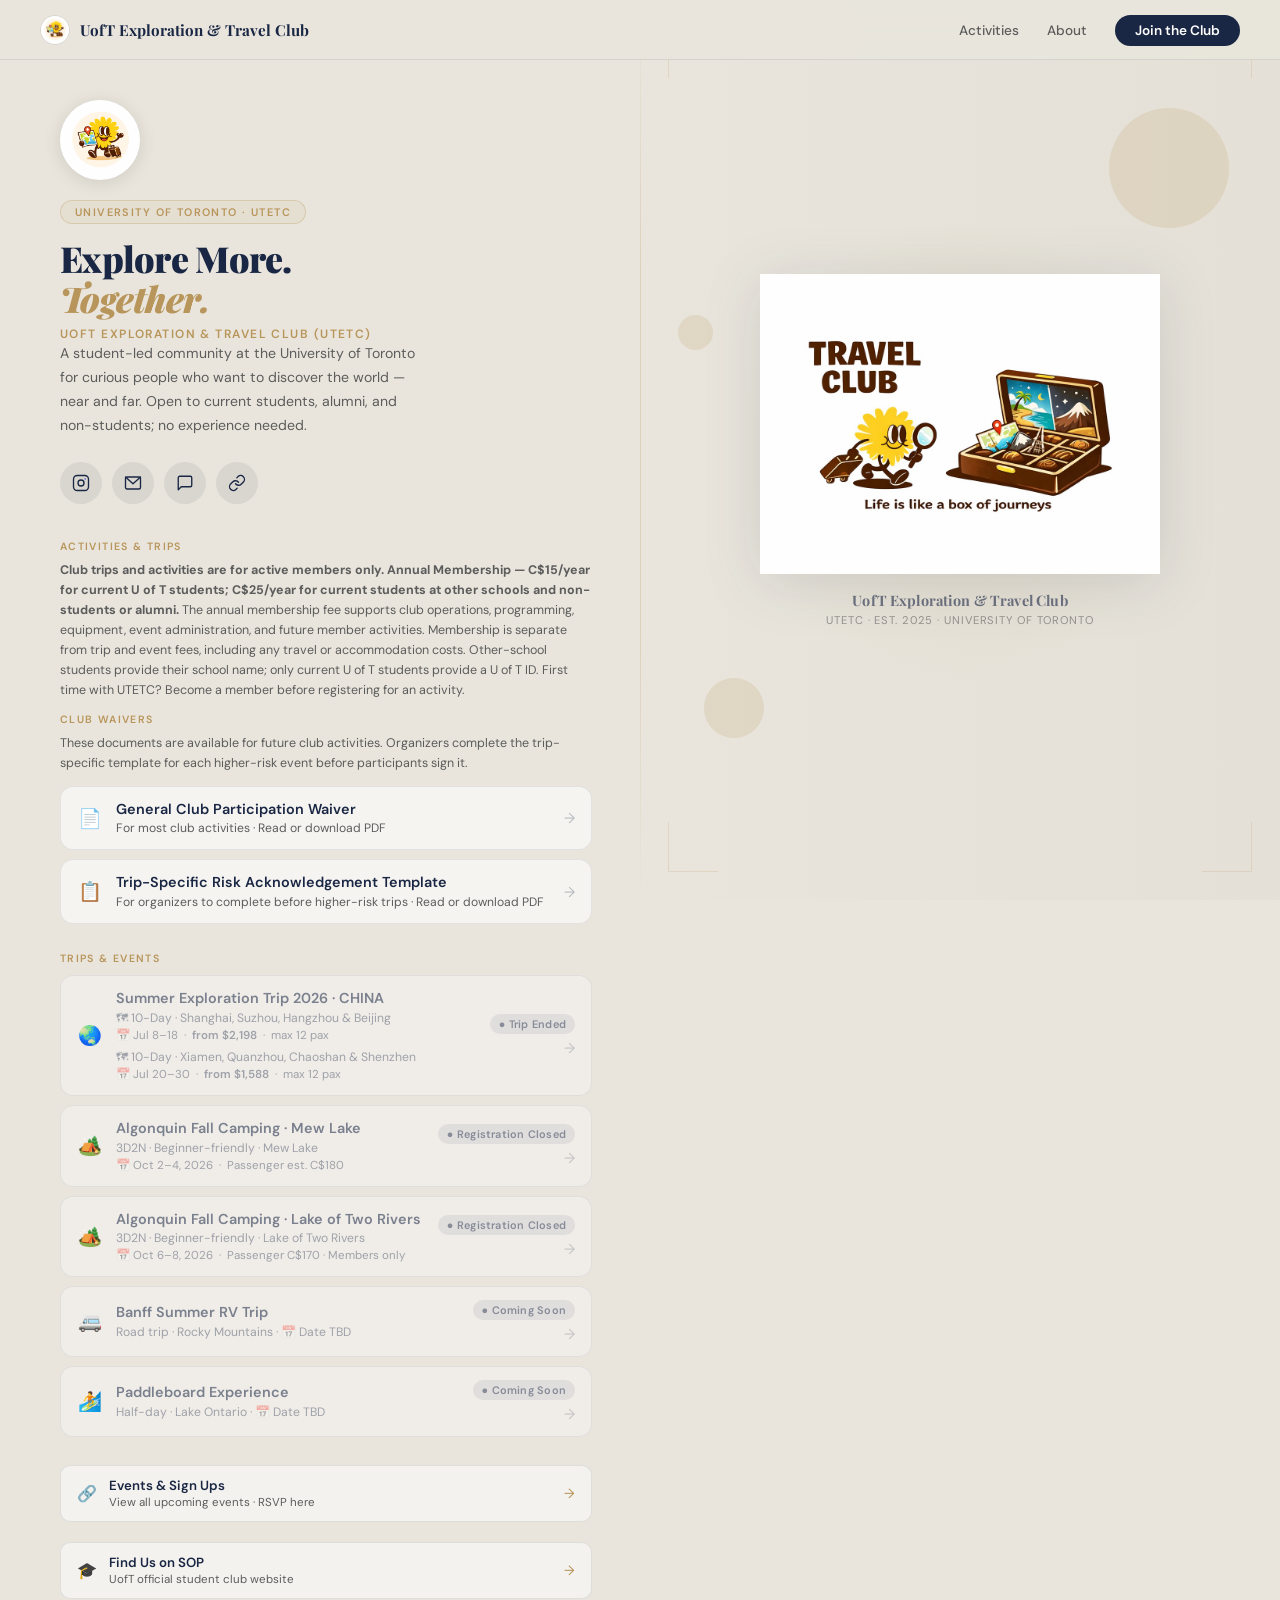
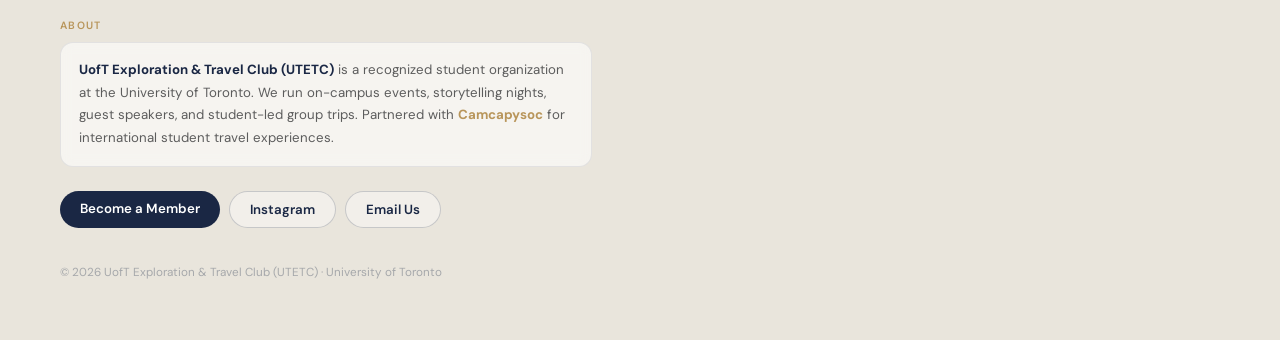
==== index.html @ c6012c95 "Clarify annual membership fees across club pages" ====
<!DOCTYPE html>
<html lang="en">
<head>
  <meta charset="UTF-8" />
  <meta name="viewport" content="width=device-width, initial-scale=1.0" />
  <title>UTETC — UofT Exploration & Travel Club</title>
  <link rel="preconnect" href="https://fonts.googleapis.com" />
  <link href="https://fonts.googleapis.com/css2?family=Playfair+Display:ital,wght@0,700;0,900;1,700&family=DM+Sans:wght@0,300;0,400;0,500;0,600&display=swap" rel="stylesheet" />
  <style>
    *, *::before, *::after { margin:0; padding:0; box-sizing:border-box; }
    :root {
      --sand:  #e9e5dc;
      --sand2: #ddd9d0;
      --navy:  #1a2744;
      --navy2: #243259;
      --gold:  #b8955a;
      --gold2: #d4ab6a;
      --muted: #5c5c5c;
      --card:  rgba(255,255,255,0.58);
      --bdr:   rgba(26,39,68,0.09);
    }
    html { scroll-behavior:smooth; }
    body {
      font-family:'DM Sans',sans-serif;
      background:var(--sand);
      color:var(--navy);
      min-height:100vh;
      overflow-x:hidden;
    }

    /* ── NAV ── */
    nav {
      position:fixed; top:0; left:0; right:0; z-index:100;
      display:flex; align-items:center; justify-content:space-between;
      padding:0 40px; height:60px;
      background:rgba(233,229,220,0.88);
      backdrop-filter:blur(14px);
      border-bottom:1px solid var(--bdr);
    }
    .nav-logo {
      display:flex; align-items:center; gap:10px;
      text-decoration:none;
      font-family:'Playfair Display',serif;
      font-size:.95rem; font-weight:700; color:var(--navy);
    }
    .nav-avatar {
      width:30px; height:30px; border-radius:50%;
      object-fit:cover; border:1.5px solid var(--bdr);
    }
    .nav-links { display:flex; gap:28px; list-style:none; }
    .nav-links a {
      text-decoration:none; font-size:.85rem; font-weight:500;
      color:var(--muted); transition:color .2s;
    }
    .nav-links a:hover { color:var(--navy); }
    .nav-cta {
      background:var(--navy) !important; color:#fff !important;
      padding:7px 20px; border-radius:100px; font-weight:600 !important;
      transition:background .2s !important;
    }
    .nav-cta:hover { background:var(--navy2) !important; }

    /* ── LAYOUT: split left + right ── */
    .page {
      display:grid;
      grid-template-columns:1fr 1fr;
      min-height:100vh;
    }

    /* ── LEFT: content column ── */
    .left {
      padding:100px 48px 60px 60px;
      display:flex; flex-direction:column;
      align-items:flex-start;
      position:relative; z-index:1;
      background:var(--sand);
    }

    .avatar-ring {
      width:80px; height:80px; border-radius:50%;
      background:#fff; padding:2.5px;
      box-shadow:0 3px 18px rgba(0,0,0,0.11);
      margin-bottom:20px;
      animation:fadeUp .45s ease both;
    }
    .avatar-ring img { width:100%; height:100%; border-radius:50%; object-fit:cover; }

    .hero-tag {
      display:inline-block; font-size:.68rem; font-weight:600;
      letter-spacing:.13em; text-transform:uppercase; color:var(--gold);
      border:1px solid rgba(184,149,90,.3); border-radius:100px;
      padding:4px 14px; margin-bottom:14px; background:rgba(184,149,90,.07);
      animation:fadeUp .45s .05s ease both;
    }

    h1 {
      font-family:'Playfair Display',serif;
      font-size:clamp(1.7rem,2.8vw,2.4rem);
      font-weight:900; color:var(--navy);
      line-height:1.12; letter-spacing:-.02em;
      margin-bottom:12px;
      animation:fadeUp .45s .09s ease both;
    }
    h1 em { font-style:italic; color:var(--gold); }

    .bio {
      font-size:.88rem; color:var(--muted);
      line-height:1.7; max-width:360px;
      margin-bottom:24px;
      animation:fadeUp .45s .13s ease both;
    }

    /* social icons */
    .social-row {
      display:flex; gap:10px; margin-bottom:36px;
      animation:fadeUp .45s .17s ease both;
    }
    .soc {
      width:42px; height:42px; border-radius:50%;
      background:rgba(26,39,68,.08);
      display:flex; align-items:center; justify-content:center;
      text-decoration:none; transition:background .2s,transform .15s;
    }
    .soc:hover { background:var(--navy); transform:translateY(-2px); }
    .soc:hover svg { stroke:#fff; }
    .soc svg {
      width:18px; height:18px; stroke:var(--navy); fill:none;
      stroke-width:1.8; stroke-linecap:round; stroke-linejoin:round;
      transition:stroke .2s;
    }

    /* section label */
    .label {
      font-size:.66rem; font-weight:600; letter-spacing:.13em;
      text-transform:uppercase; color:var(--gold);
      margin-bottom:10px;
    }
    .activity-policy {
      max-width:560px; margin:-2px 0 12px;
      color:var(--muted); font-size:.78rem; line-height:1.6;
    }
    #waivers { scroll-margin-top:78px; }

    /* activity link cards */
    .links {
      width:100%; display:flex; flex-direction:column; gap:9px;
      margin-bottom:28px;
      animation:fadeUp .45s .21s ease both;
    }
    .act {
      display:flex; align-items:center; gap:13px;
      background:var(--card); border:1px solid var(--bdr);
      border-radius:13px; padding:13px 16px;
      text-decoration:none; color:var(--navy);
      backdrop-filter:blur(6px);
      transition:background .2s,transform .15s,box-shadow .2s;
    }
    .act:hover {
      background:rgba(255,255,255,.82);
      transform:translateY(-2px);
      box-shadow:0 6px 20px rgba(26,39,68,.09);
    }
    .events-banner {
      display:flex; align-items:center; gap:12px;
      width:100%; padding:11px 16px;
      background:rgba(255,255,255,.5);
      border:1px solid rgba(26,39,68,.1);
      border-radius:10px;
      text-decoration:none; color:var(--navy);
      margin-bottom:20px;
      transition:background .2s, box-shadow .2s, transform .15s;
    }
    .events-banner:hover {
      background:rgba(255,255,255,.8);
      box-shadow:0 4px 14px rgba(26,39,68,.07);
      transform:translateY(-1px);
    }
    .events-banner-icon { font-size:1rem; flex-shrink:0; }
    .events-banner-txt { flex:1; font-size:.83rem; font-weight:600; }
    .events-banner-sub { font-size:.72rem; font-weight:400; color:var(--muted); margin-top:1px; }
    .events-banner-arrow { font-size:.85rem; color:var(--gold); flex-shrink:0; }
    .act.active {
      background:#fff; border-color:transparent;
      border-left:4px solid var(--gold);
      box-shadow:0 2px 14px rgba(26,39,68,.08);
    }
    .act.active:hover { background:#fffdf9; box-shadow:0 6px 22px rgba(26,39,68,.13); }
    .act.inactive {
      background:#f0ede8; border-color:rgba(26,39,68,.07);
    }
    .act.inactive .act-title { color:rgba(26,39,68,.55); }
    .act.inactive .act-sub  { color:rgba(26,39,68,.38); }
    .act.inactive .act-date { color:rgba(26,39,68,.38); }
    .act.inactive .act-date span { color:inherit !important; }
    .act.inactive .act-arrow { color:rgba(26,39,68,.2); }
    .act.inactive:hover { background:#ebe8e2; transform:translateY(-1px); }
    .act-icon { font-size:1.2rem; width:26px; text-align:center; flex-shrink:0; }
    .act-txt { flex:1; }
    .act-title { font-size:.9rem; font-weight:600; line-height:1.3; }
    .act-sub { font-size:.76rem; color:var(--muted); margin-top:2px; }
    .act-date { font-size:.72rem; color:rgba(26,39,68,.45); margin-top:2px; }
    .act-route-2 { margin-top:6px; }
    .act-right { display:flex; flex-direction:column; align-items:flex-end; gap:5px; flex-shrink:0; }
    .act-arrow { font-size:.9rem; color:rgba(26,39,68,.28); }
    .pill {
      display:inline-flex; align-items:center; gap:4px;
      font-size:.68rem; font-weight:600; letter-spacing:.02em;
      padding:3px 9px; border-radius:100px; white-space:nowrap;
    }
    .pill-green { background:rgba(45,122,79,.1); color:#2d7a4f; }
    .pill-gray  { background:rgba(26,39,68,.07);  color:rgba(26,39,68,.45); }

    /* about blurb */
    .about-blurb {
      width:100%;
      background:var(--card); border:1px solid var(--bdr);
      border-radius:13px; padding:16px 18px;
      font-size:.83rem; color:var(--muted); line-height:1.7;
      margin-bottom:24px;
      backdrop-filter:blur(6px);
      animation:fadeUp .45s .25s ease both;
    }
    .about-blurb strong { color:var(--navy); }

    /* join buttons */
    .join-row {
      display:flex; gap:9px; flex-wrap:wrap;
      margin-bottom:36px;
      animation:fadeUp .45s .29s ease both;
    }
    .btn {
      display:inline-block; text-decoration:none;
      font-size:.83rem; font-weight:600; padding:9px 20px;
      border-radius:100px; transition:background .2s,transform .15s;
    }
    .btn-navy { background:var(--navy); color:#fff; }
    .btn-navy:hover { background:var(--navy2); transform:translateY(-1px); }
    .btn-outline {
      border:1.5px solid rgba(26,39,68,.2); color:var(--navy);
      background:rgba(255,255,255,.4);
    }
    .btn-outline:hover { background:rgba(255,255,255,.75); border-color:var(--navy); }

    .footer-note {
      font-size:.73rem; color:rgba(26,39,68,.32);
    }
    .footer-note a { color:var(--gold); text-decoration:none; }

    /* ── RIGHT: logo showcase ── */
    .right {
      position:sticky; top:0;
      height:100vh;
      display:flex; align-items:center; justify-content:center;
      background:var(--sand);
      overflow:hidden;
    }
    /* left-side soft gradient fade to blend with left column */
    .right::before {
      content:'';
      position:absolute; inset:0;
      background:linear-gradient(
        to right,
        rgba(233,229,220,0) 0%,
        rgba(220,215,205,0.35) 100%
      );
      pointer-events:none;
    }
    /* radial warm glow behind logo */
    .right::after {
      content:'';
      position:absolute;
      width:480px; height:480px;
      border-radius:50%;
      background:radial-gradient(circle,rgba(184,149,90,.15) 0%,transparent 68%);
      pointer-events:none;
    }
    /* subtle vertical divider line on the left edge of right panel */
    .right-inner {
      position:absolute; top:0; left:0; bottom:0; width:1px;
      background:linear-gradient(
        to bottom,
        transparent 0%,
        rgba(184,149,90,.25) 30%,
        rgba(184,149,90,.25) 70%,
        transparent 100%
      );
    }
    .logo-frame {
      position:relative; z-index:1;
      display:flex; flex-direction:column; align-items:center; gap:16px;
      padding:20px;
    }
    .logo-img {
      width:min(78%,400px);
      object-fit:contain;
      mix-blend-mode:multiply;
      filter:drop-shadow(0 8px 28px rgba(26,39,68,.12));
      animation:floatLogo 5s ease-in-out infinite;
    }
    .logo-caption {
      font-family:'Playfair Display',serif;
      font-size:.9rem; font-weight:700; color:var(--navy);
      letter-spacing:.01em; opacity:.6;
      text-align:center;
    }
    .logo-caption span {
      display:block; font-family:'DM Sans',sans-serif;
      font-size:.7rem; font-weight:400; color:var(--muted);
      letter-spacing:.08em; text-transform:uppercase;
      margin-top:3px;
    }
    /* floating decorative dots */
    .dot {
      position:absolute; border-radius:50%;
      background:rgba(184,149,90,.18);
      pointer-events:none;
    }
    .dot1 { width:120px;height:120px; top:12%; right:8%; animation:floatLogo 7s 1s ease-in-out infinite; }
    .dot2 { width:60px;height:60px; bottom:18%; left:10%; animation:floatLogo 6s 2s ease-in-out infinite; }
    .dot3 { width:35px;height:35px; top:35%; left:6%; animation:floatLogo 8s ease-in-out infinite; }
    /* corner accents */
    .corner {
      position:absolute; width:50px; height:50px;
      border-color:rgba(184,149,90,.2); border-style:solid;
    }
    .corner.tl { top:28px; left:28px; border-width:1.5px 0 0 1.5px; }
    .corner.tr { top:28px; right:28px; border-width:1.5px 1.5px 0 0; }
    .corner.bl { bottom:28px; left:28px; border-width:0 0 1.5px 1.5px; }
    .corner.br { bottom:28px; right:28px; border-width:0 1.5px 1.5px 0; }

    @keyframes floatLogo {
      0%,100% { transform:translateY(0); }
      50%      { transform:translateY(-12px); }
    }
    @keyframes fadeUp {
      from { opacity:0; transform:translateY(14px); }
      to   { opacity:1; transform:translateY(0); }
    }

    /* ── MOBILE ── */
    @media(max-width:820px) {
      .page { grid-template-columns:1fr; }
      .right { display:none; }   /* hide on mobile — logo shows as watermark */
      .left { padding:88px 20px 60px; align-items:center; }
      .bio { text-align:center; }
      h1 { text-align:center; }
      .hero-tag { align-self:center; }
      nav { padding:0 16px; }
      .nav-links { display:none; }
    }

    /* mobile watermark fallback */
    @media(max-width:820px) {
      body::before {
        content:'';
        position:fixed; top:38%; left:50%;
        transform:translate(-50%,-50%);
        width:90vw; height:90vw;
        background:url("[data-uri]") center/contain no-repeat;
        opacity:.10; pointer-events:none; z-index:0;
      }
    }
  </style>
</head>
<body>

  <nav>
    <a class="nav-logo" href="#">
      <img class="nav-avatar" src="[data-uri]" alt="" />
      UofT Exploration & Travel Club
    </a>
    <ul class="nav-links">
      <li><a href="#activities">Activities</a></li>
      <li><a href="#about">About</a></li>
      <li><a href="https://forms.gle/uPYGbuHT6VvETSZo9" target="_blank" class="nav-cta">Join the Club</a></li>
    </ul>
  </nav>

  <div class="page">

    <!-- ── LEFT: content ── -->
    <div class="left">

      <div class="avatar-ring">
        <img src="[data-uri]" alt="UofT Travel Club" />
      </div>

      <div class="hero-tag">University of Toronto · UTETC</div>
      <h1>Explore More.<br><em>Together.</em></h1>
      <p style="font-size:.75rem;font-weight:600;letter-spacing:.12em;text-transform:uppercase;color:var(--gold);opacity:.8;margin-top:-4px;margin-bottom:0;animation:fadeUp .45s .11s ease both">UofT Exploration & Travel Club (UTETC)</p>
      <p class="bio">A student-led community at the University of Toronto for curious people who want to discover the world — near and far. Open to current students, alumni, and non-students; no experience needed.</p>

      <div class="social-row">
        <a href="https://www.instagram.com/uoft_travelclub" target="_blank" class="soc" title="Instagram">
          <svg viewBox="0 0 24 24"><rect x="2" y="2" width="20" height="20" rx="5"/><circle cx="12" cy="12" r="4"/><circle cx="17.5" cy="6.5" r=".8" fill="currentColor" stroke="none"/></svg>
        </a>
        <a href="mailto:uoft.travelclub@gmail.com" class="soc" title="Email">
          <svg viewBox="0 0 24 24"><rect x="2" y="4" width="20" height="16" rx="2"/><polyline points="2,4 12,13 22,4"/></svg>
        </a>
        <a href="#" class="soc" title="Group Chat">
          <svg viewBox="0 0 24 24"><path d="M21 15a2 2 0 0 1-2 2H7l-4 4V5a2 2 0 0 1 2-2h14a2 2 0 0 1 2 2z"/></svg>
        </a>
        <a href="https://linktr.ee/utetc" target="_blank" class="soc" title="Links">
          <svg viewBox="0 0 24 24"><path d="M10 13a5 5 0 0 0 7.54.54l3-3a5 5 0 0 0-7.07-7.07l-1.72 1.71"/><path d="M14 11a5 5 0 0 0-7.54-.54l-3 3a5 5 0 0 0 7.07 7.07l1.71-1.71"/></svg>
        </a>
      </div>

      <div class="label" id="activities">Activities & Trips</div>
      <p class="activity-policy"><strong>Club trips and activities are for active members only. Annual Membership — C$15/year for current U of T students; C$25/year for current students at other schools and non-students or alumni.</strong> The annual membership fee supports club operations, programming, equipment, event administration, and future member activities. Membership is separate from trip and event fees, including any travel or accommodation costs. Other-school students provide their school name; only current U of T students provide a U of T ID. First time with UTETC? Become a member before registering for an activity.</p>
      <div class="label" id="waivers">Club Waivers</div>
      <p class="activity-policy">These documents are available for future club activities. Organizers complete the trip-specific template for each higher-risk event before participants sign it.</p>
      <div class="links">
        <a href="output/pdf/general-club-participation-waiver.pdf" target="_blank" rel="noopener" class="act">
          <div class="act-icon">📄</div>
          <div class="act-txt">
            <div class="act-title">General Club Participation Waiver</div>
            <div class="act-sub">For most club activities · Read or download PDF</div>
          </div>
          <div class="act-right"><div class="act-arrow">→</div></div>
        </a>
        <a href="output/pdf/trip-specific-risk-acknowledgement-template.pdf" target="_blank" rel="noopener" class="act">
          <div class="act-icon">📋</div>
          <div class="act-txt">
            <div class="act-title">Trip-Specific Risk Acknowledgement Template</div>
            <div class="act-sub">For organizers to complete before higher-risk trips · Read or download PDF</div>
          </div>
          <div class="act-right"><div class="act-arrow">→</div></div>
        </a>
      </div>

      <div class="label">Trips &amp; Events</div>
      <div class="links">
        <a href="https://www.explorechina.ca/" target="_blank" class="act inactive">
          <div class="act-icon">🌏</div>
          <div class="act-txt">
            <div class="act-title">Summer Exploration Trip 2026 · CHINA</div>
            <div class="act-sub">🗺 10-Day · Shanghai, Suzhou, Hangzhou &amp; Beijing</div>
            <div class="act-date">📅 Jul 8–18 &nbsp;·&nbsp; <span style="color:var(--gold);font-weight:600">from $2,198</span> &nbsp;·&nbsp; max 12 pax</div>
            <div class="act-sub act-route-2">🗺 10-Day · Xiamen, Quanzhou, Chaoshan &amp; Shenzhen</div>
            <div class="act-date">📅 Jul 20–30 &nbsp;·&nbsp; <span style="color:var(--gold);font-weight:600">from $1,588</span> &nbsp;·&nbsp; max 12 pax</div>
          </div>
          <div class="act-right">
            <span class="pill pill-gray">● Trip Ended</span>
            <div class="act-arrow">→</div>
          </div>
        </a>
        <a href="algonquin-weekend#oct-2-4" class="act inactive">
          <div class="act-icon">🏕️</div>
          <div class="act-txt">
            <div class="act-title">Algonquin Fall Camping · Mew Lake</div>
            <div class="act-sub">3D2N · Beginner-friendly · Mew Lake</div>
            <div class="act-date">📅 Oct 2–4, 2026 &nbsp;·&nbsp; Passenger est. C$180</div>
          </div>
          <div class="act-right">
            <span class="pill pill-gray">● Registration Closed</span>
            <div class="act-arrow">→</div>
          </div>
        </a>
        <a href="algonquin-weekend" class="act inactive">
          <div class="act-icon">🏕️</div>
          <div class="act-txt">
            <div class="act-title">Algonquin Fall Camping · Lake of Two Rivers</div>
            <div class="act-sub">3D2N · Beginner-friendly · Lake of Two Rivers</div>
            <div class="act-date">📅 Oct 6–8, 2026 &nbsp;·&nbsp; Passenger C$170 · Members only</div>
          </div>
          <div class="act-right">
            <span class="pill pill-gray">● Registration Closed</span>
            <div class="act-arrow">→</div>
          </div>
        </a>
        <a href="#" class="act inactive">
          <div class="act-icon">🚐</div>
          <div class="act-txt">
            <div class="act-title">Banff Summer RV Trip</div>
            <div class="act-sub">Road trip · Rocky Mountains · 📅 Date TBD</div>
          </div>
          <div class="act-right">
            <span class="pill pill-gray">● Coming Soon</span>
            <div class="act-arrow">→</div>
          </div>
        </a>
        <a href="#" class="act inactive">
          <div class="act-icon">🏄</div>
          <div class="act-txt">
            <div class="act-title">Paddleboard Experience</div>
            <div class="act-sub">Half-day · Lake Ontario · 📅 Date TBD</div>
          </div>
          <div class="act-right">
            <span class="pill pill-gray">● Coming Soon</span>
            <div class="act-arrow">→</div>
          </div>
        </a>
      </div>

      <a href="https://linktr.ee/utetc" target="_blank" class="events-banner">
        <span class="events-banner-icon">🔗</span>
        <span class="events-banner-txt">Events &amp; Sign Ups
          <div class="events-banner-sub">View all upcoming events · RSVP here</div>
        </span>
        <span class="events-banner-arrow">→</span>
      </a>

      <a href="https://sop.utoronto.ca/group/university-of-toronto-exploration-travel-club/" target="_blank" class="events-banner">
        <span class="events-banner-icon">🎓</span>
        <span class="events-banner-txt">Find Us on SOP
          <div class="events-banner-sub">UofT official student club website</div>
        </span>
        <span class="events-banner-arrow">→</span>
      </a>

      <div class="label" id="about">About</div>
      <div class="about-blurb">
        <strong><a href="https://sop.utoronto.ca/group/university-of-toronto-exploration-travel-club/" target="_blank" style="color:var(--navy);text-decoration:none">UofT Exploration &amp; Travel Club (UTETC)</a></strong> is a recognized student organization at the University of Toronto. We run on-campus events, storytelling nights, guest speakers, and student-led group trips. Partnered with <strong><a href="https://www.instagram.com/camcapysoc/" target="_blank" style="color:var(--gold);text-decoration:none">Camcapysoc</a></strong> for international student travel experiences.
      </div>

      <div class="join-row">
        <a href="https://forms.gle/uPYGbuHT6VvETSZo9" target="_blank" class="btn btn-navy">Become a Member</a>
        <a href="https://www.instagram.com/uoft_travelclub" target="_blank" class="btn btn-outline">Instagram</a>
        <a href="mailto:uoft.travelclub@gmail.com" class="btn btn-outline">Email Us</a>
      </div>

      <p class="footer-note">© 2026 UofT Exploration & Travel Club (UTETC) · University of Toronto
      </p>

    </div>

    <!-- ── RIGHT: logo showcase ── -->
    <div class="right">
      <div class="right-inner"></div>
      <div class="dot dot1"></div>
      <div class="dot dot2"></div>
      <div class="dot dot3"></div>
      <div class="corner tl"></div>
      <div class="corner tr"></div>
      <div class="corner bl"></div>
      <div class="corner br"></div>
      <div class="logo-frame">
        <img class="logo-img" src="[data-uri]" alt="UofT Travel Club mascot" />
        <div class="logo-caption">
          UofT Exploration & Travel Club
          <span>UTETC · Est. 2025 · University of Toronto</span>
        </div>
      </div>
    </div>

  </div>

</body>
</html>
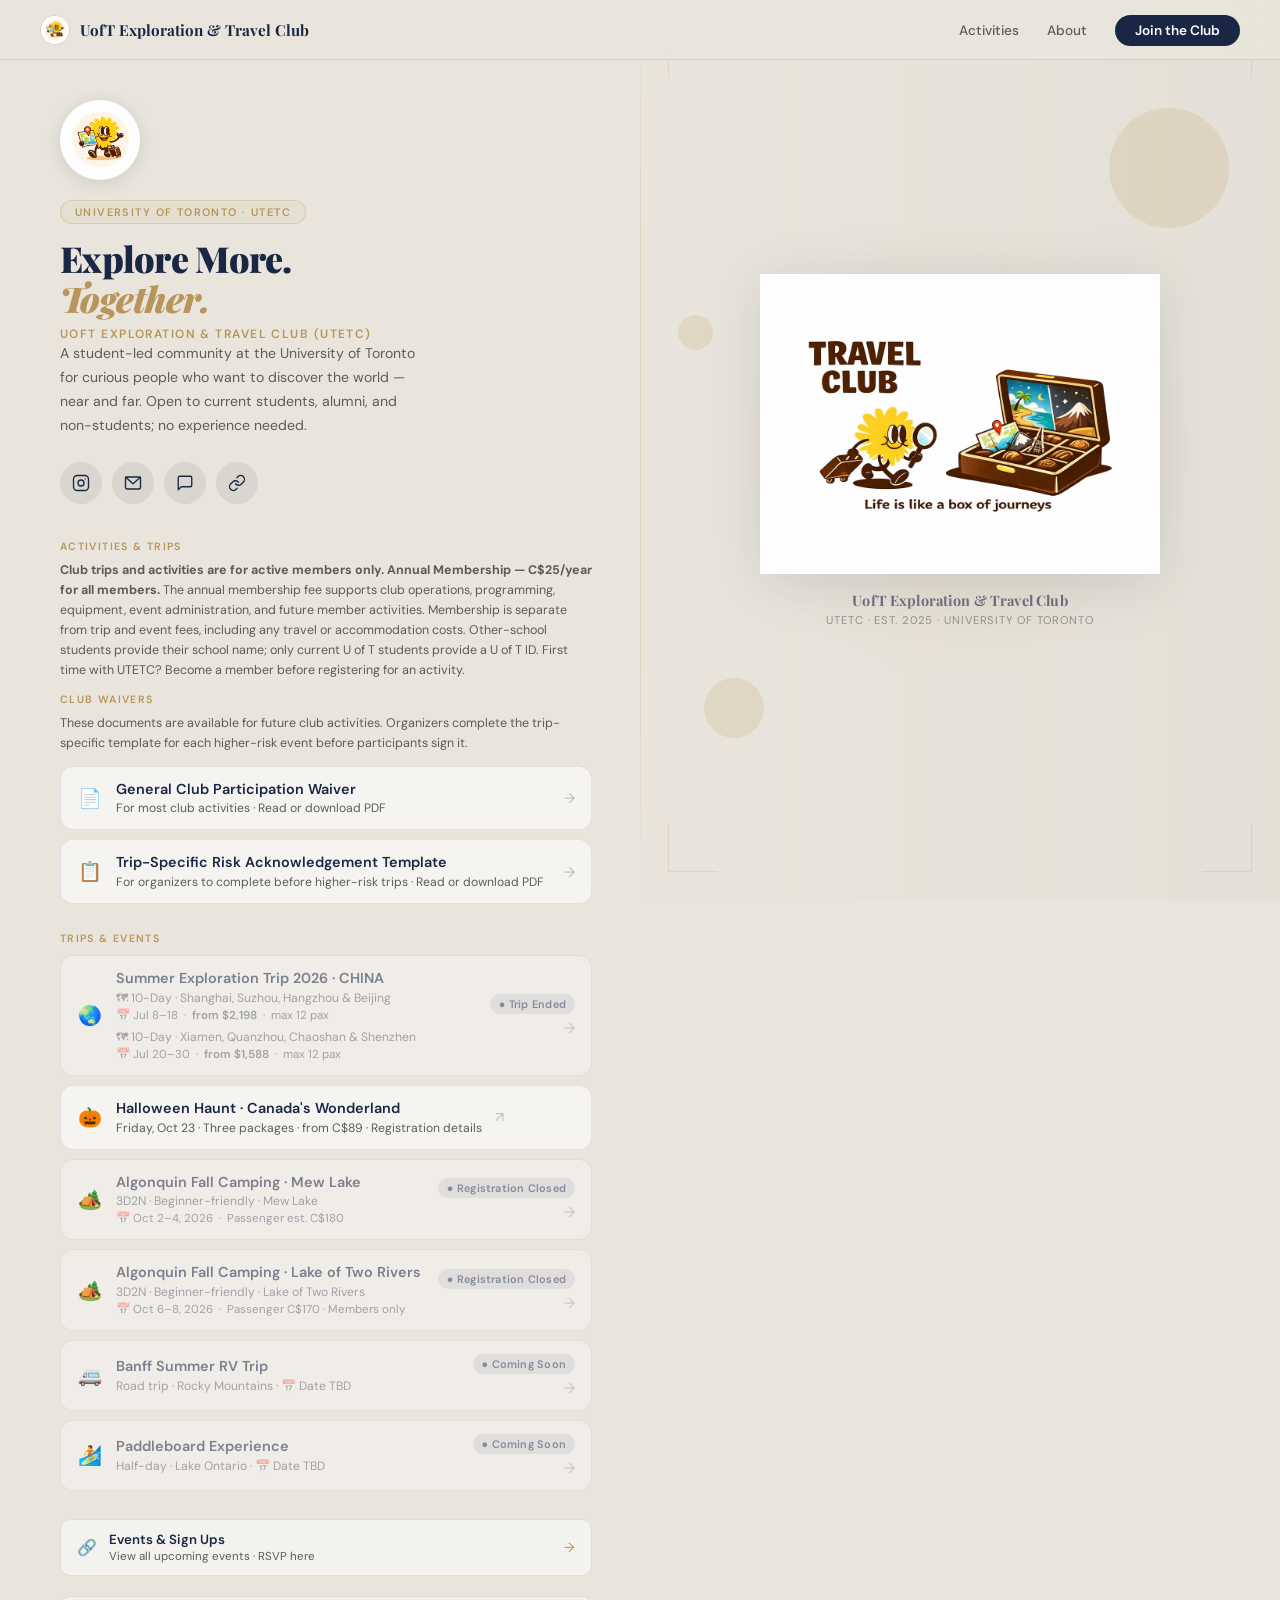
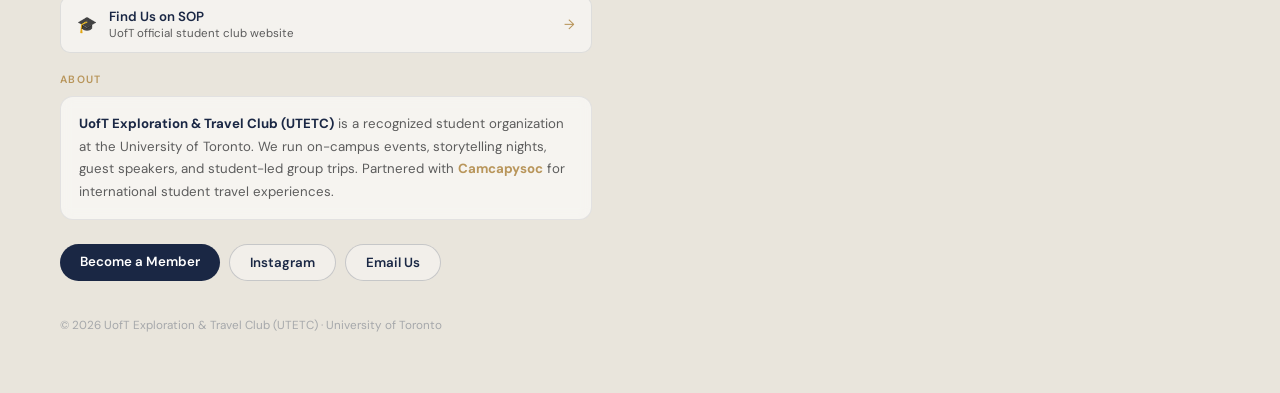
==== commit 283a15b2: "Update index.html Halloween activity and uniform CAD 25 membership" ====
--- a/index.html
+++ b/index.html
@@ -406,7 +406,7 @@
       </div>
 
       <div class="label" id="activities">Activities & Trips</div>
-      <p class="activity-policy"><strong>Club trips and activities are for active members only. Annual Membership — C$15/year for current U of T students; C$25/year for current students at other schools and non-students or alumni.</strong> The annual membership fee supports club operations, programming, equipment, event administration, and future member activities. Membership is separate from trip and event fees, including any travel or accommodation costs. Other-school students provide their school name; only current U of T students provide a U of T ID. First time with UTETC? Become a member before registering for an activity.</p>
+      <p class="activity-policy"><strong>Club trips and activities are for active members only. Annual Membership — C$25/year for all members.</strong> The annual membership fee supports club operations, programming, equipment, event administration, and future member activities. Membership is separate from trip and event fees, including any travel or accommodation costs. Other-school students provide their school name; only current U of T students provide a U of T ID. First time with UTETC? Become a member before registering for an activity.</p>
       <div class="label" id="waivers">Club Waivers</div>
       <p class="activity-policy">These documents are available for future club activities. Organizers complete the trip-specific template for each higher-risk event before participants sign it.</p>
       <div class="links">
@@ -444,7 +444,8 @@
             <div class="act-arrow">→</div>
           </div>
         </a>
-        <a href="algonquin-weekend#oct-2-4" class="act inactive">
+        <a class="act" href="halloween-haunt"><div class="act-icon">🎃</div><div class="act-body"><div class="act-title">Halloween Haunt · Canada's Wonderland</div><div class="act-sub">Friday, Oct 23 · Three packages · from C$89 · Registration details</div></div><span class="act-arrow">↗</span></a>
+<a href="algonquin-weekend#oct-2-4" class="act inactive">
           <div class="act-icon">🏕️</div>
           <div class="act-txt">
             <div class="act-title">Algonquin Fall Camping · Mew Lake</div>
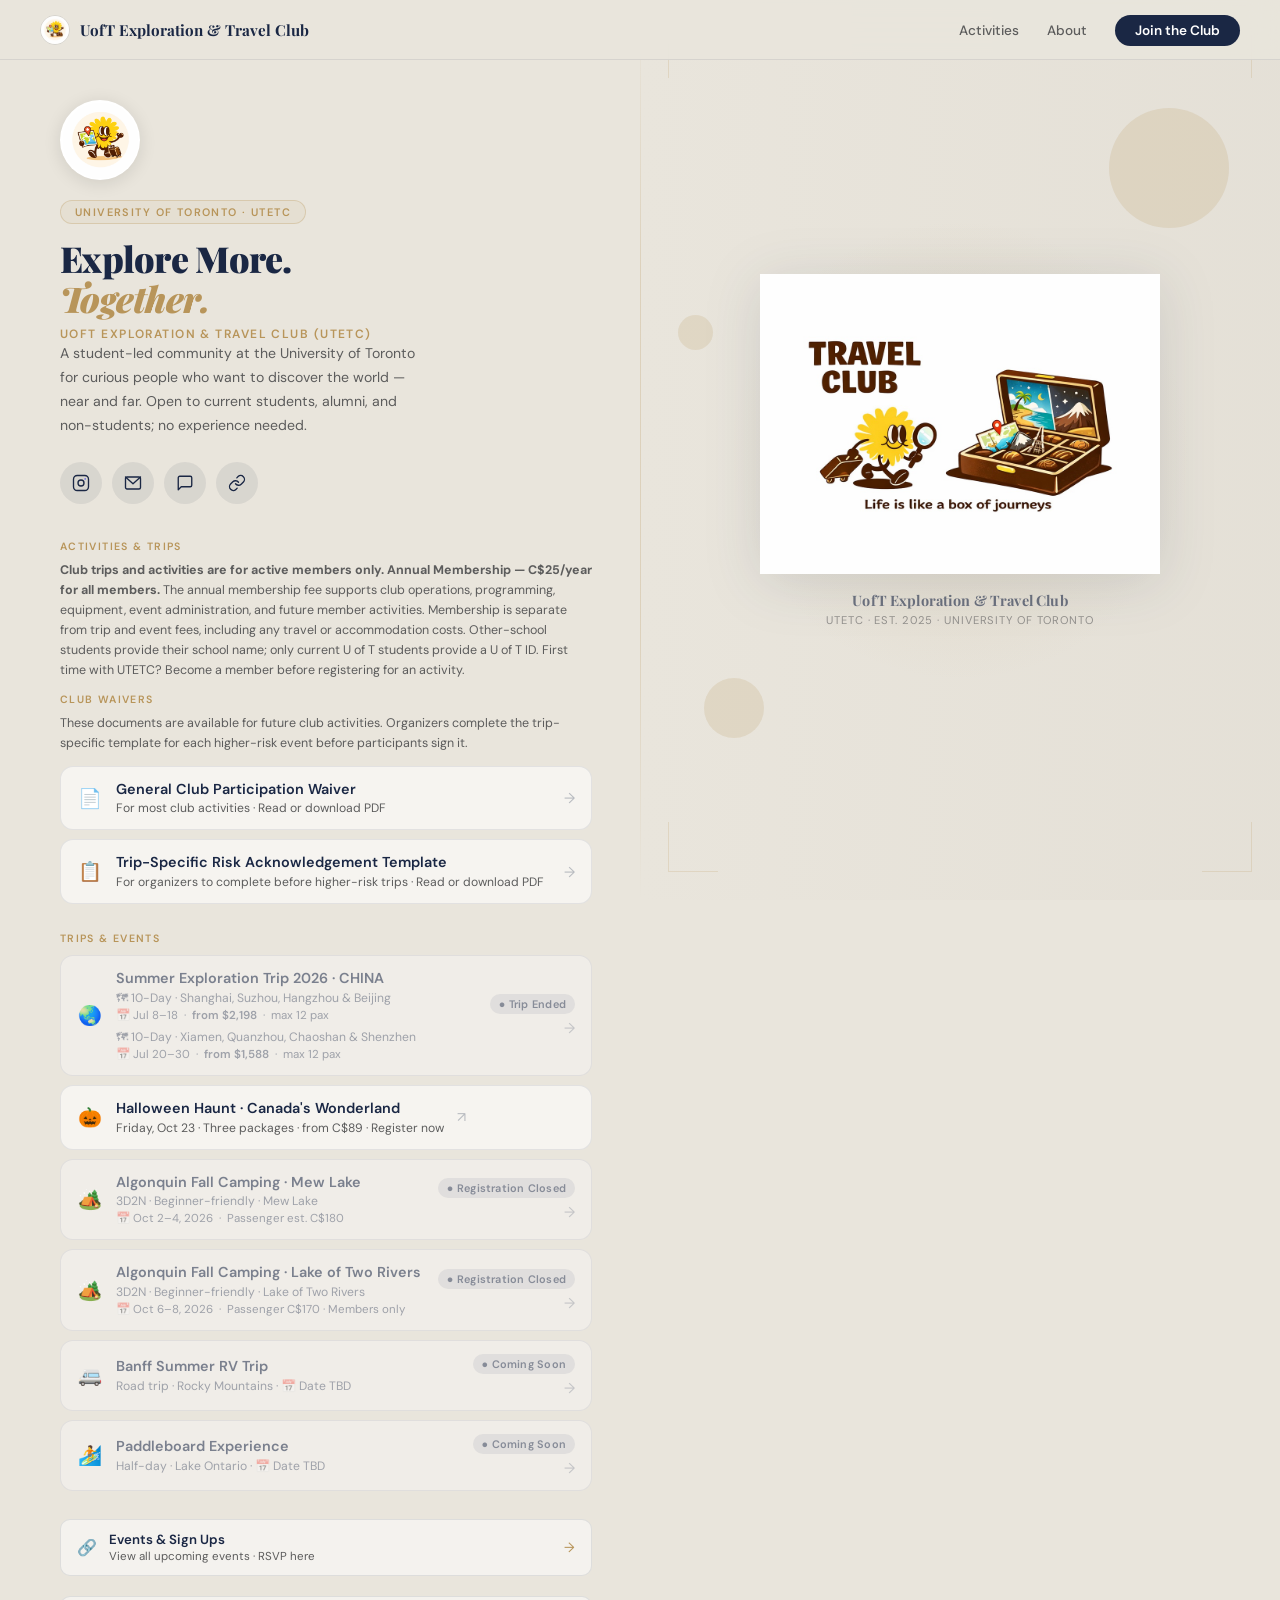
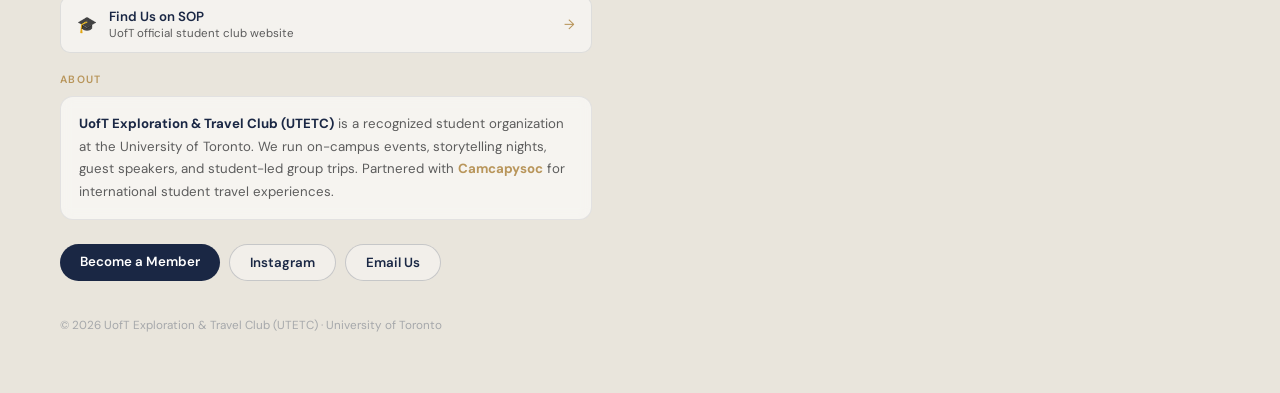
==== commit 1c1a2fa8: "Link Halloween signup on homepage directly to Google Form" ====
--- a/index.html
+++ b/index.html
@@ -444,7 +444,7 @@
             <div class="act-arrow">→</div>
           </div>
         </a>
-        <a class="act" href="halloween-haunt"><div class="act-icon">🎃</div><div class="act-body"><div class="act-title">Halloween Haunt · Canada's Wonderland</div><div class="act-sub">Friday, Oct 23 · Three packages · from C$89 · Registration details</div></div><span class="act-arrow">↗</span></a>
+        <a class="act" href="https://docs.google.com/forms/d/e/1FAIpQLSeIgXVV7x0rNzbF8HjYb8QNFfvZnL6IBu_oP5F7ADtiAIt0-A/viewform" target="_blank" rel="noopener noreferrer"><div class="act-icon">🎃</div><div class="act-body"><div class="act-title">Halloween Haunt · Canada's Wonderland</div><div class="act-sub">Friday, Oct 23 · Three packages · from C$89 · Register now</div></div><span class="act-arrow">↗</span></a>
 <a href="algonquin-weekend#oct-2-4" class="act inactive">
           <div class="act-icon">🏕️</div>
           <div class="act-txt">
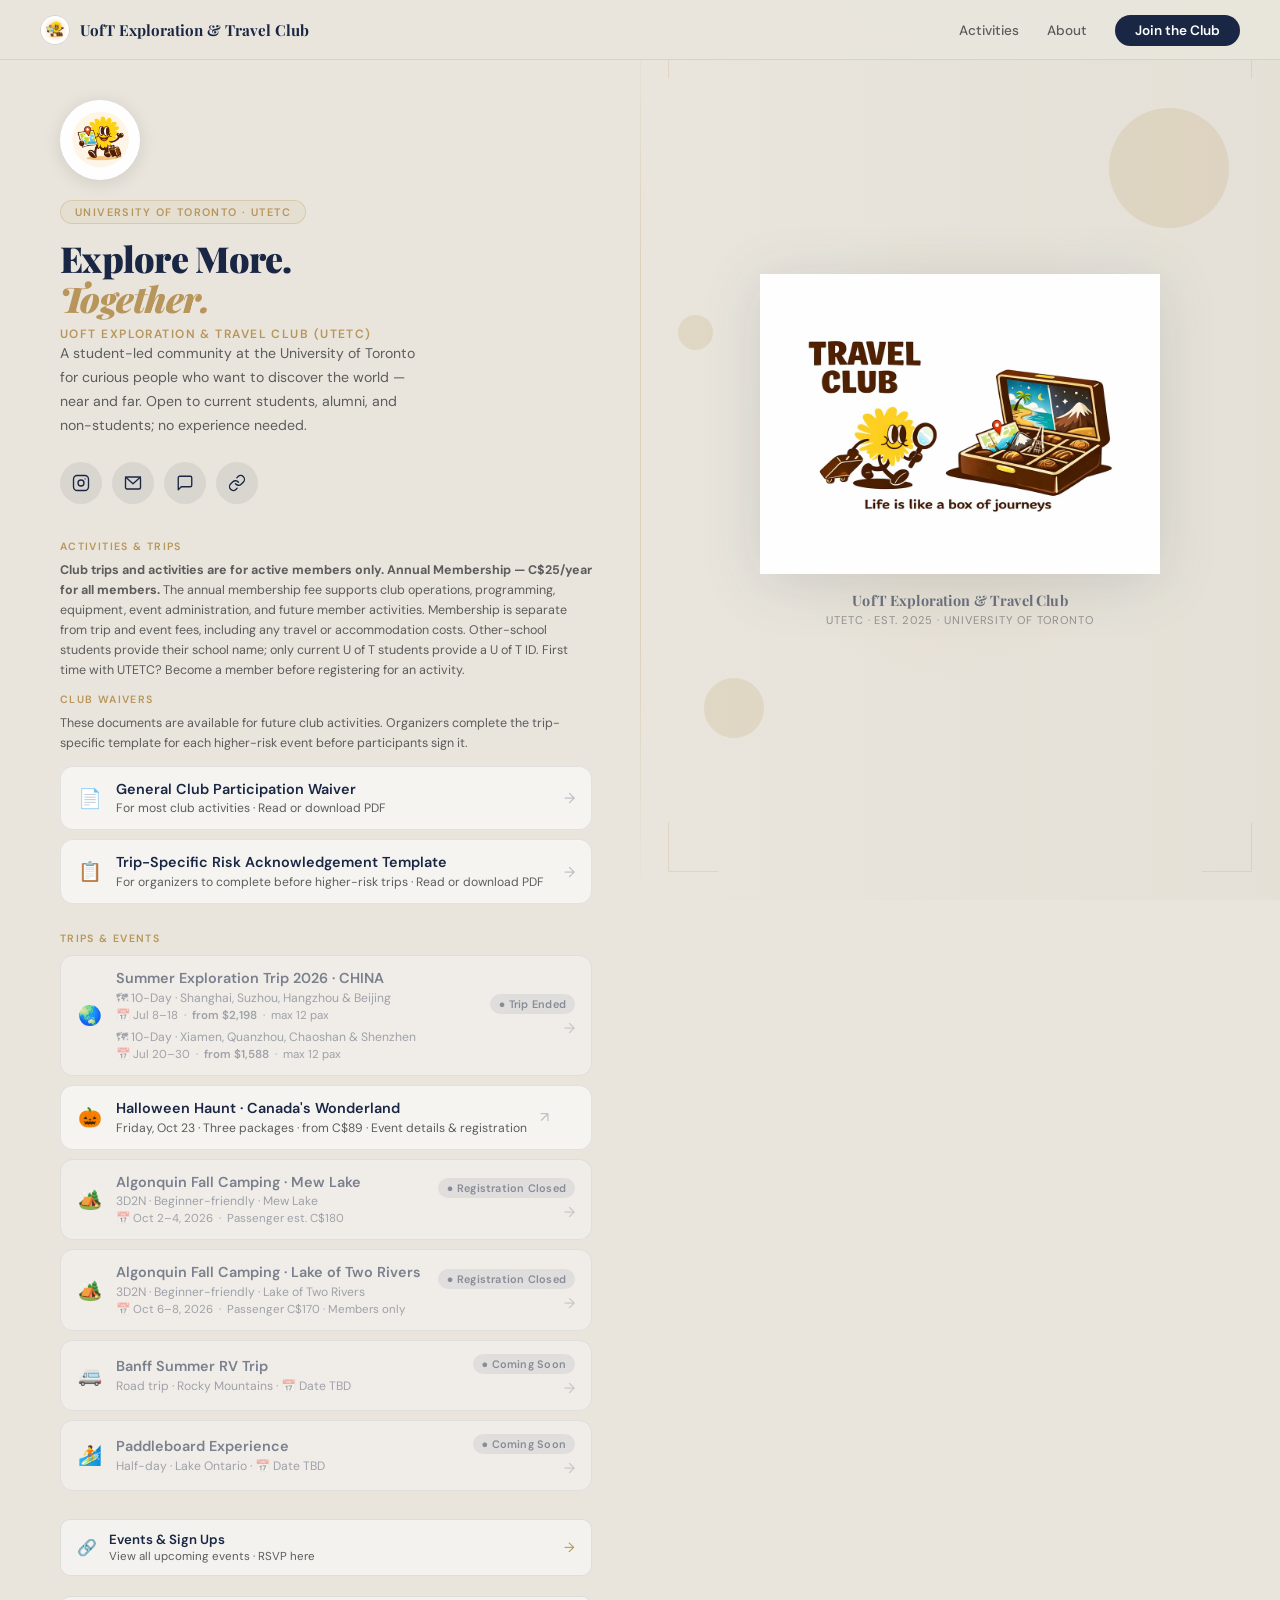
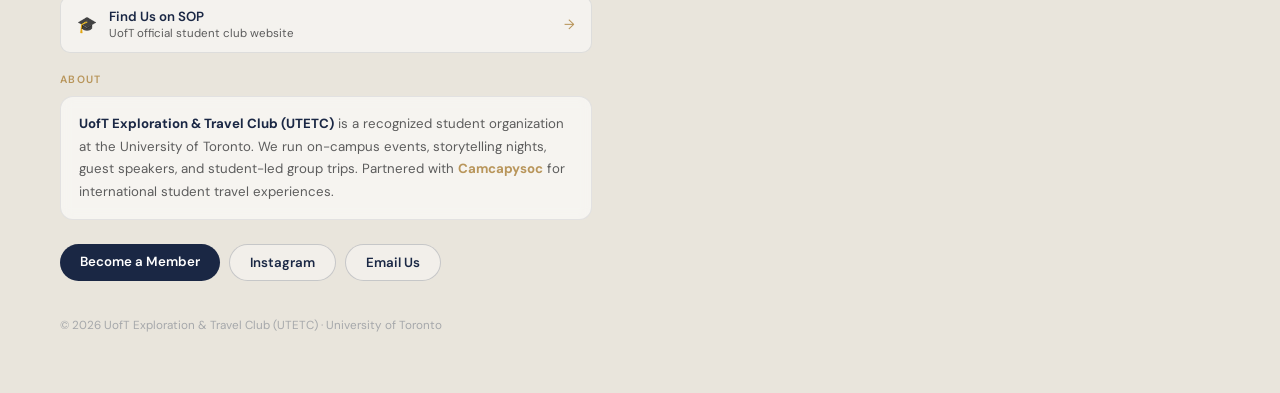
==== commit 5c45eb81: "Restore Halloween event-details link on homepage" ====
--- a/index.html
+++ b/index.html
@@ -444,7 +444,7 @@
             <div class="act-arrow">→</div>
           </div>
         </a>
-        <a class="act" href="https://docs.google.com/forms/d/e/1FAIpQLSeIgXVV7x0rNzbF8HjYb8QNFfvZnL6IBu_oP5F7ADtiAIt0-A/viewform" target="_blank" rel="noopener noreferrer"><div class="act-icon">🎃</div><div class="act-body"><div class="act-title">Halloween Haunt · Canada's Wonderland</div><div class="act-sub">Friday, Oct 23 · Three packages · from C$89 · Register now</div></div><span class="act-arrow">↗</span></a>
+        <a class="act" href="halloween-haunt"><div class="act-icon">🎃</div><div class="act-body"><div class="act-title">Halloween Haunt · Canada's Wonderland</div><div class="act-sub">Friday, Oct 23 · Three packages · from C$89 · Event details &amp; registration</div></div><span class="act-arrow">↗</span></a>
 <a href="algonquin-weekend#oct-2-4" class="act inactive">
           <div class="act-icon">🏕️</div>
           <div class="act-txt">
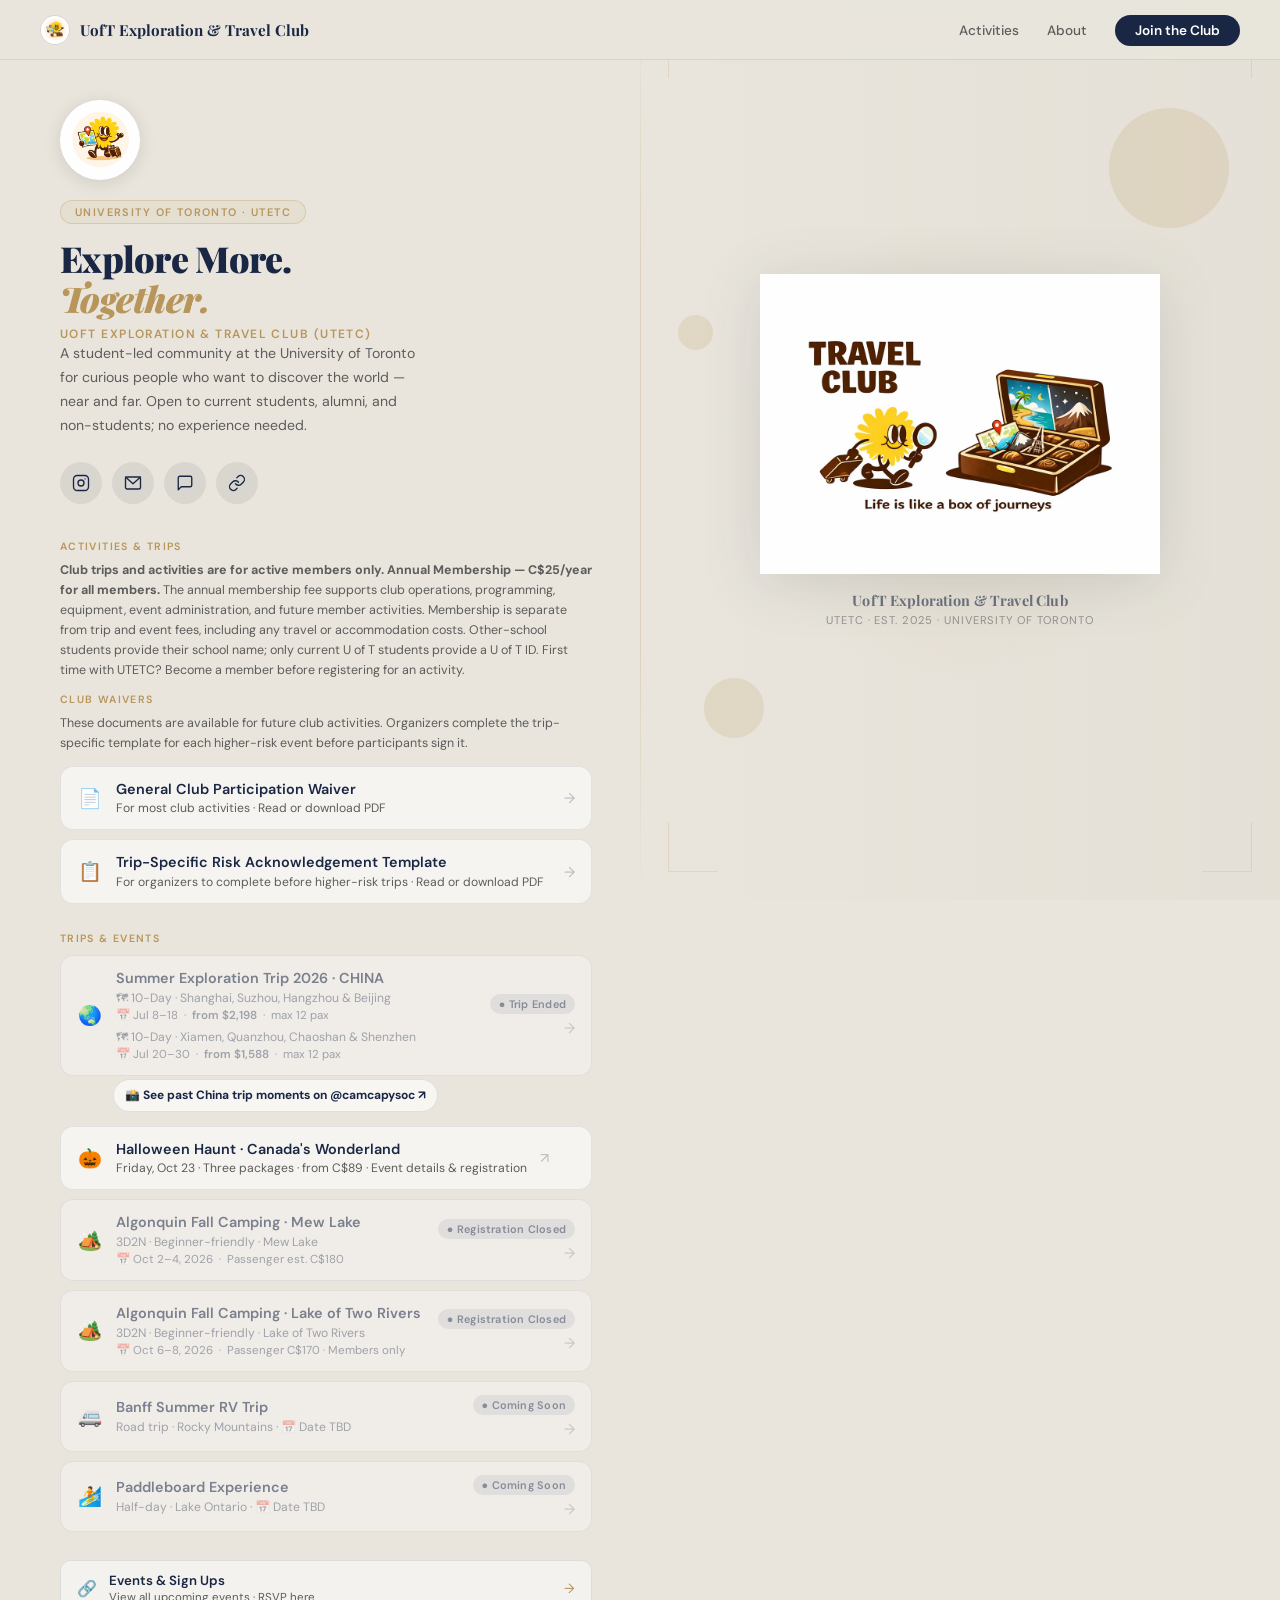
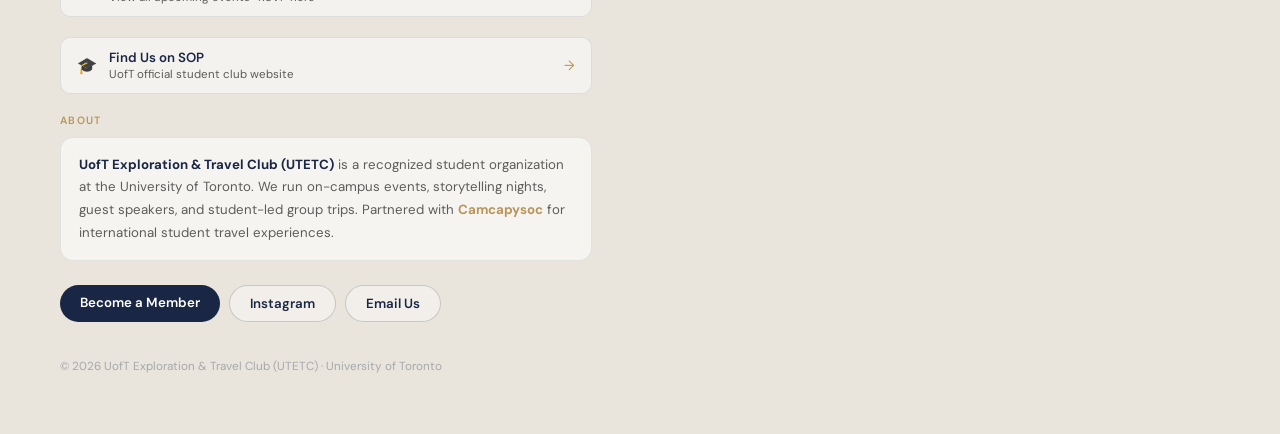
==== commit ab1371a9: "Show archived Explore China trip Instagram highlights on homepage" ====
--- a/index.html
+++ b/index.html
@@ -209,6 +209,9 @@
     }
     .pill-green { background:rgba(45,122,79,.1); color:#2d7a4f; }
     .pill-gray  { background:rgba(26,39,68,.07);  color:rgba(26,39,68,.45); }
+    .trip-recap-link{align-self:flex-start;margin:-6px 0 5px 53px;padding:7px 11px;background:rgba(255,255,255,.65);border:1px solid rgba(26,39,68,.11);border-radius:99px;font-size:.75rem;font-weight:700;line-height:1.4;color:#1a2744;text-decoration:none;transition:background .2s,transform .2s}
+    .trip-recap-link:hover,.trip-recap-link:focus-visible{background:#fff;transform:translateY(-1px);text-decoration:underline}
+    @media(max-width:500px){.trip-recap-link{margin-left:0;font-size:.72rem}}
 
     /* about blurb */
     .about-blurb {
@@ -444,6 +447,7 @@
             <div class="act-arrow">→</div>
           </div>
         </a>
+        <a class="trip-recap-link" href="https://www.instagram.com/camcapysoc/" target="_blank" rel="noopener noreferrer" aria-label="View our previous China trip moments on CAMCapy Instagram">📸 See past China trip moments on @camcapysoc ↗</a>
         <a class="act" href="halloween-haunt"><div class="act-icon">🎃</div><div class="act-body"><div class="act-title">Halloween Haunt · Canada's Wonderland</div><div class="act-sub">Friday, Oct 23 · Three packages · from C$89 · Event details &amp; registration</div></div><span class="act-arrow">↗</span></a>
 <a href="algonquin-weekend#oct-2-4" class="act inactive">
           <div class="act-icon">🏕️</div>
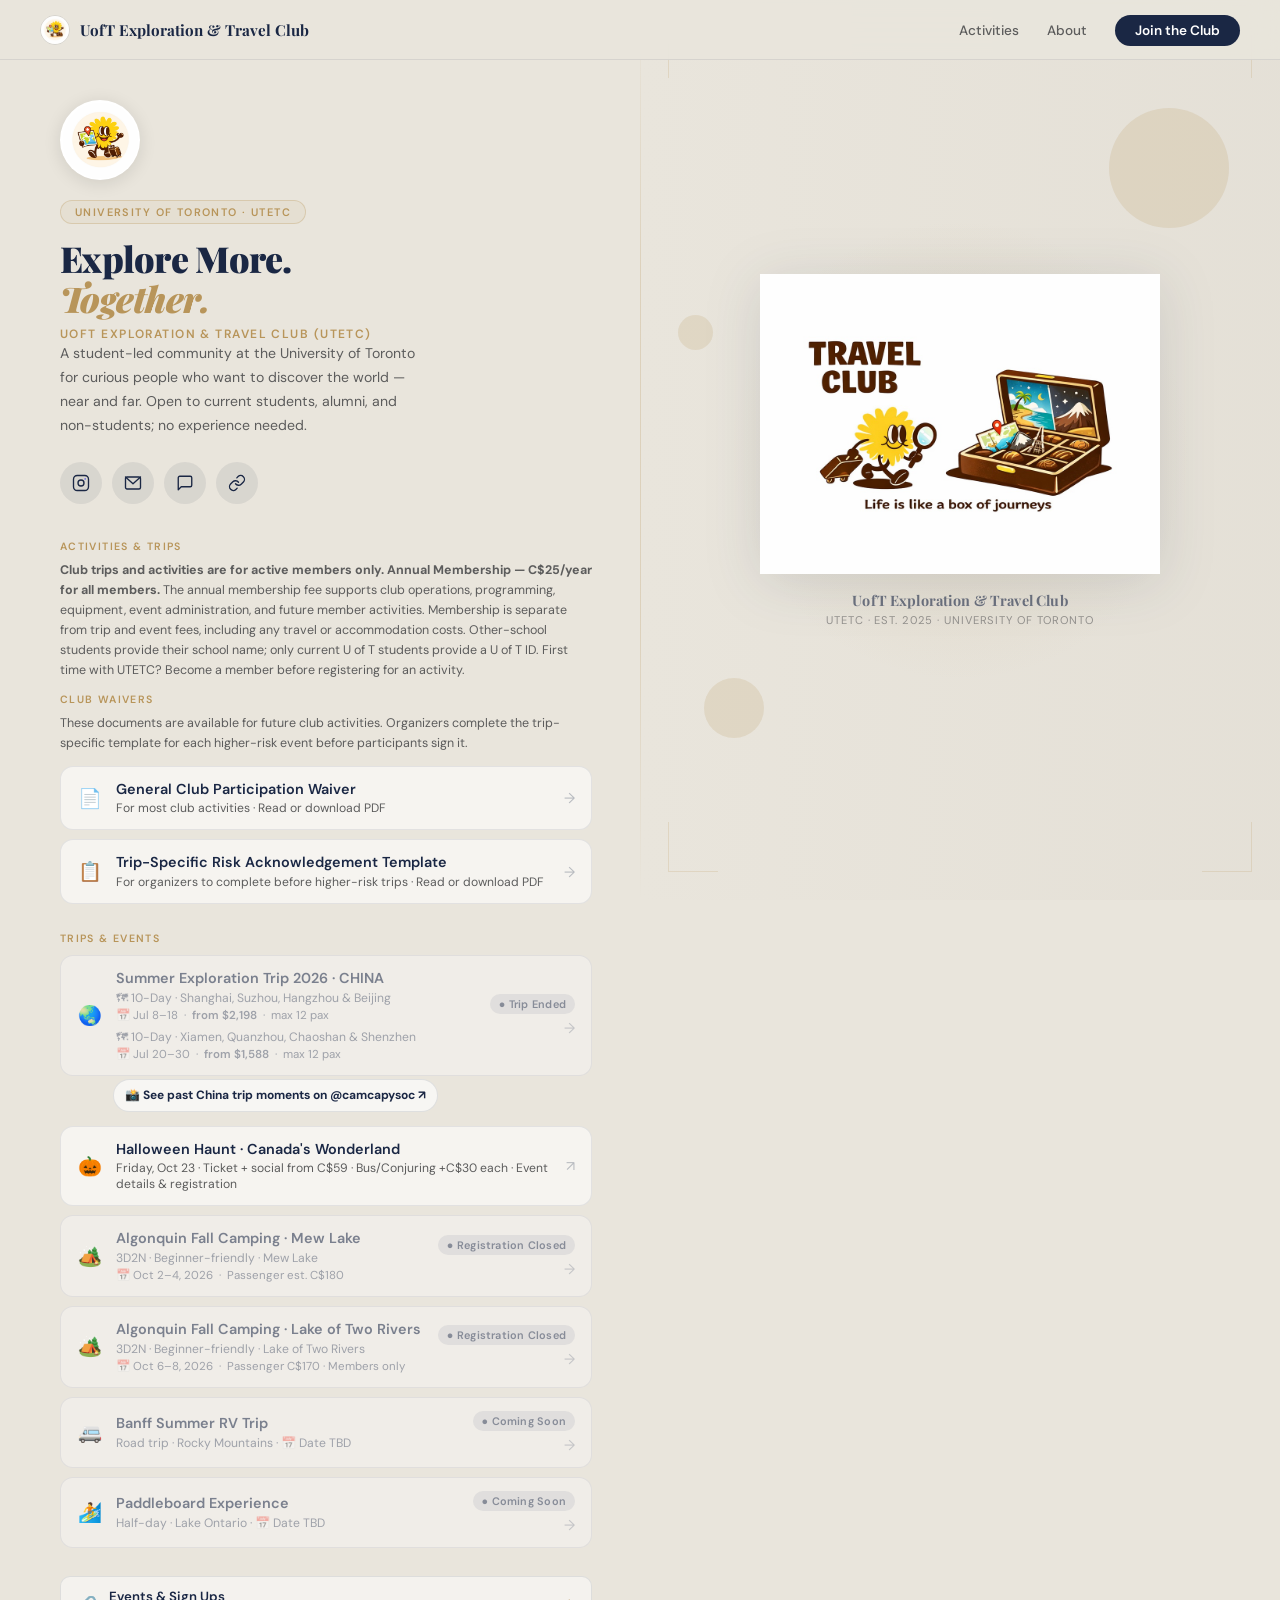
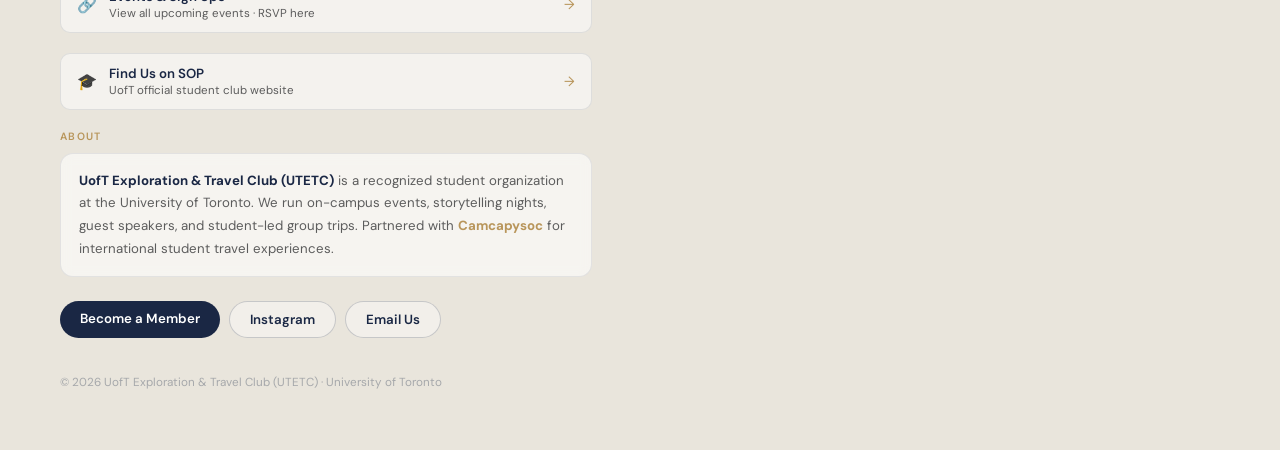
==== commit 73967d33: "Align Halloween Haunt signup with full-payment add-ons" ====
--- a/index.html
+++ b/index.html
@@ -448,7 +448,7 @@
           </div>
         </a>
         <a class="trip-recap-link" href="https://www.instagram.com/camcapysoc/" target="_blank" rel="noopener noreferrer" aria-label="View our previous China trip moments on CAMCapy Instagram">📸 See past China trip moments on @camcapysoc ↗</a>
-        <a class="act" href="halloween-haunt"><div class="act-icon">🎃</div><div class="act-body"><div class="act-title">Halloween Haunt · Canada's Wonderland</div><div class="act-sub">Friday, Oct 23 · Three packages · from C$89 · Event details &amp; registration</div></div><span class="act-arrow">↗</span></a>
+        <a class="act" href="halloween-haunt"><div class="act-icon">🎃</div><div class="act-body"><div class="act-title">Halloween Haunt · Canada's Wonderland</div><div class="act-sub">Friday, Oct 23 · Ticket + social from C$59 · Bus/Conjuring +C$30 each · Event details &amp; registration</div></div><span class="act-arrow">↗</span></a>
 <a href="algonquin-weekend#oct-2-4" class="act inactive">
           <div class="act-icon">🏕️</div>
           <div class="act-txt">
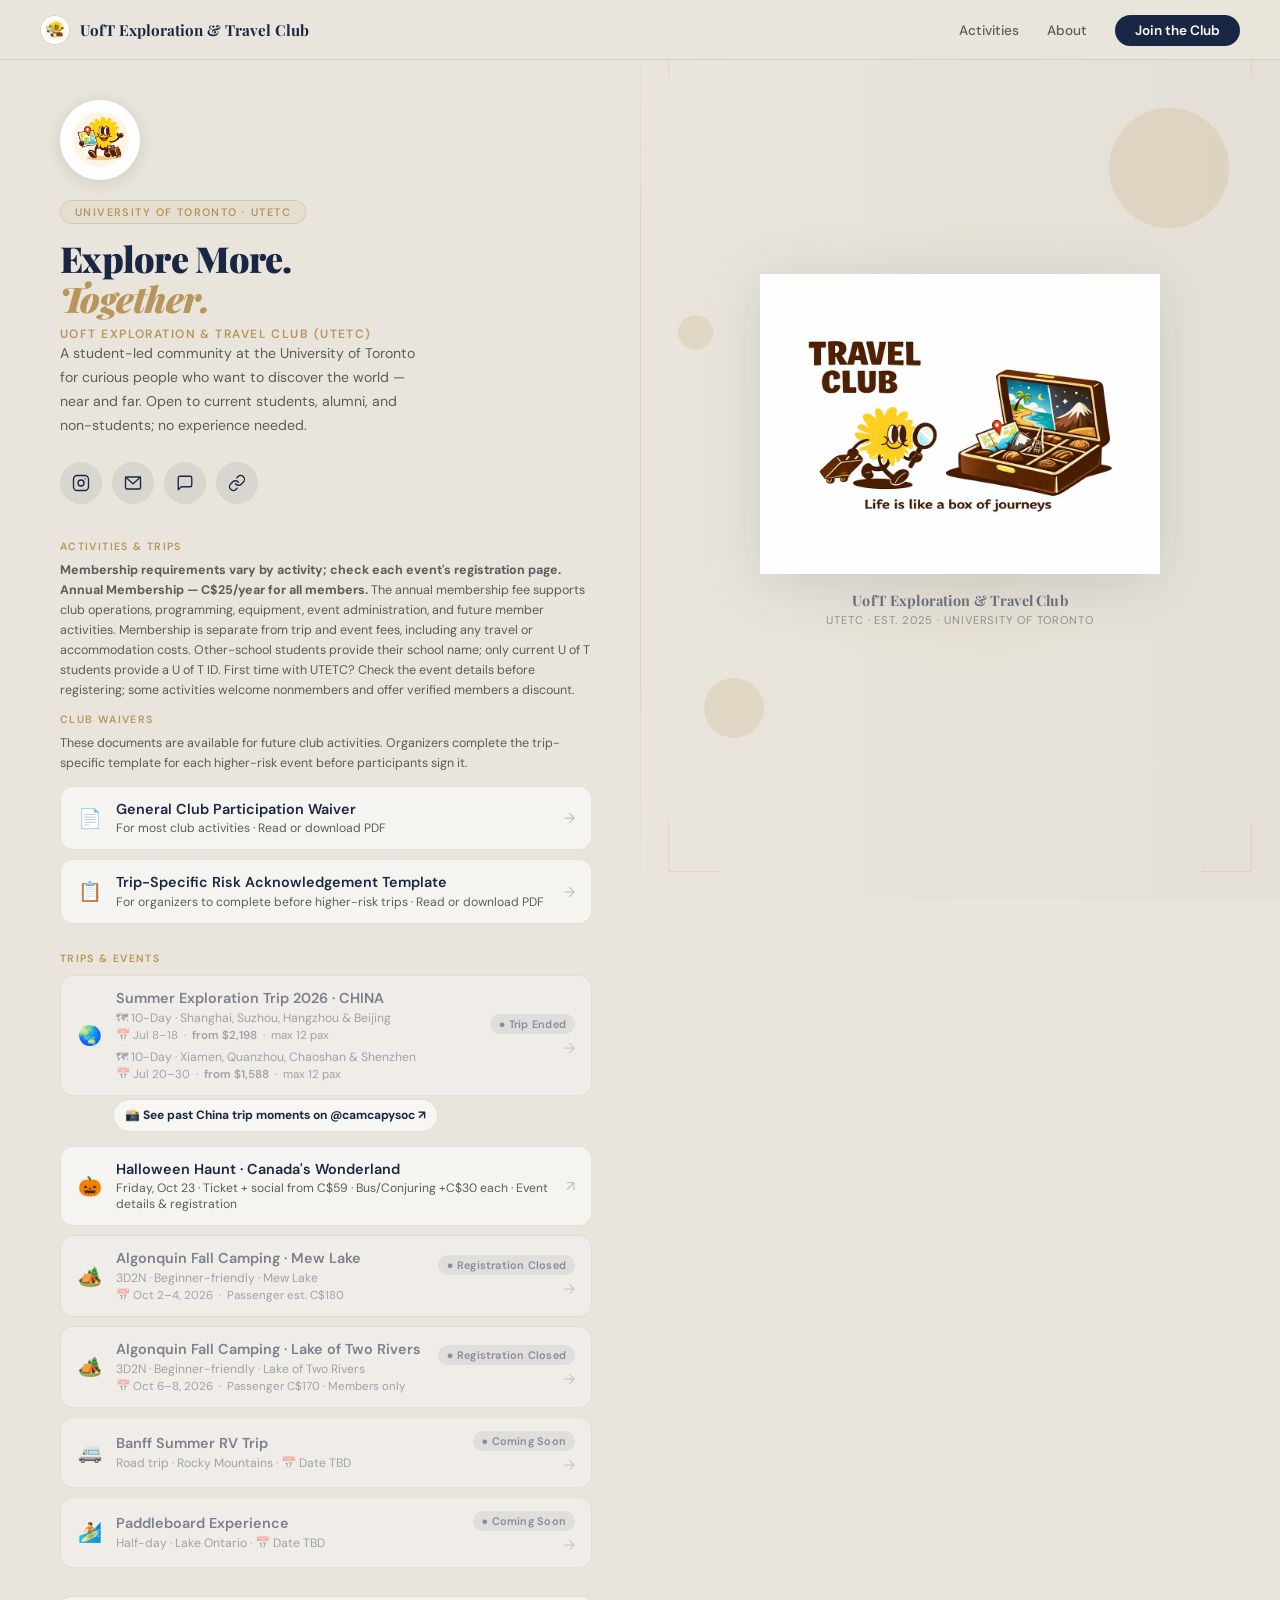
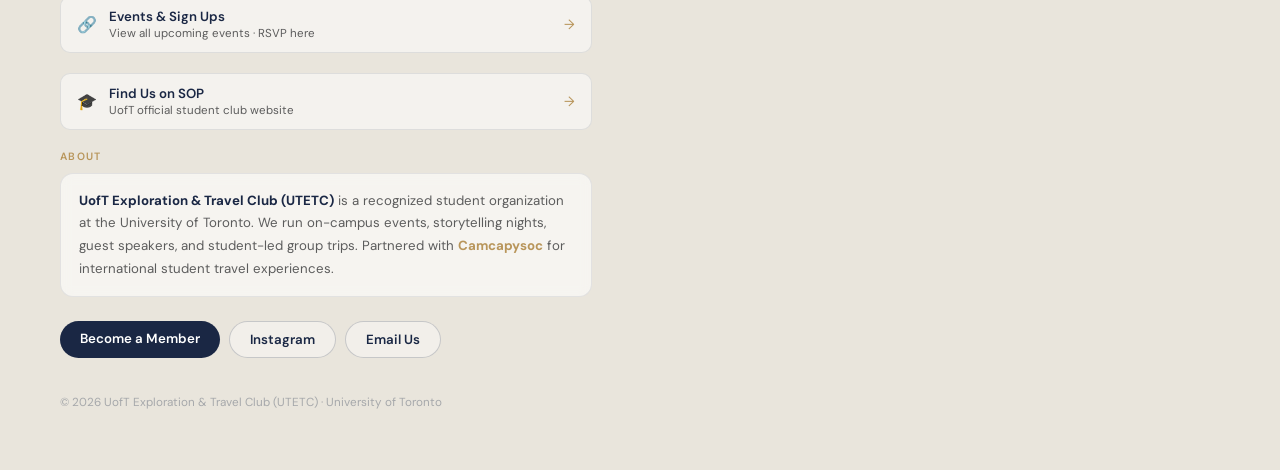
==== commit 842146ba: "Clarify event-specific membership eligibility" ====
--- a/index.html
+++ b/index.html
@@ -409,7 +409,7 @@
       </div>
 
       <div class="label" id="activities">Activities & Trips</div>
-      <p class="activity-policy"><strong>Club trips and activities are for active members only. Annual Membership — C$25/year for all members.</strong> The annual membership fee supports club operations, programming, equipment, event administration, and future member activities. Membership is separate from trip and event fees, including any travel or accommodation costs. Other-school students provide their school name; only current U of T students provide a U of T ID. First time with UTETC? Become a member before registering for an activity.</p>
+      <p class="activity-policy"><strong>Membership requirements vary by activity; check each event's registration page. Annual Membership — C$25/year for all members.</strong> The annual membership fee supports club operations, programming, equipment, event administration, and future member activities. Membership is separate from trip and event fees, including any travel or accommodation costs. Other-school students provide their school name; only current U of T students provide a U of T ID. First time with UTETC? Check the event details before registering; some activities welcome nonmembers and offer verified members a discount.</p>
       <div class="label" id="waivers">Club Waivers</div>
       <p class="activity-policy">These documents are available for future club activities. Organizers complete the trip-specific template for each higher-risk event before participants sign it.</p>
       <div class="links">
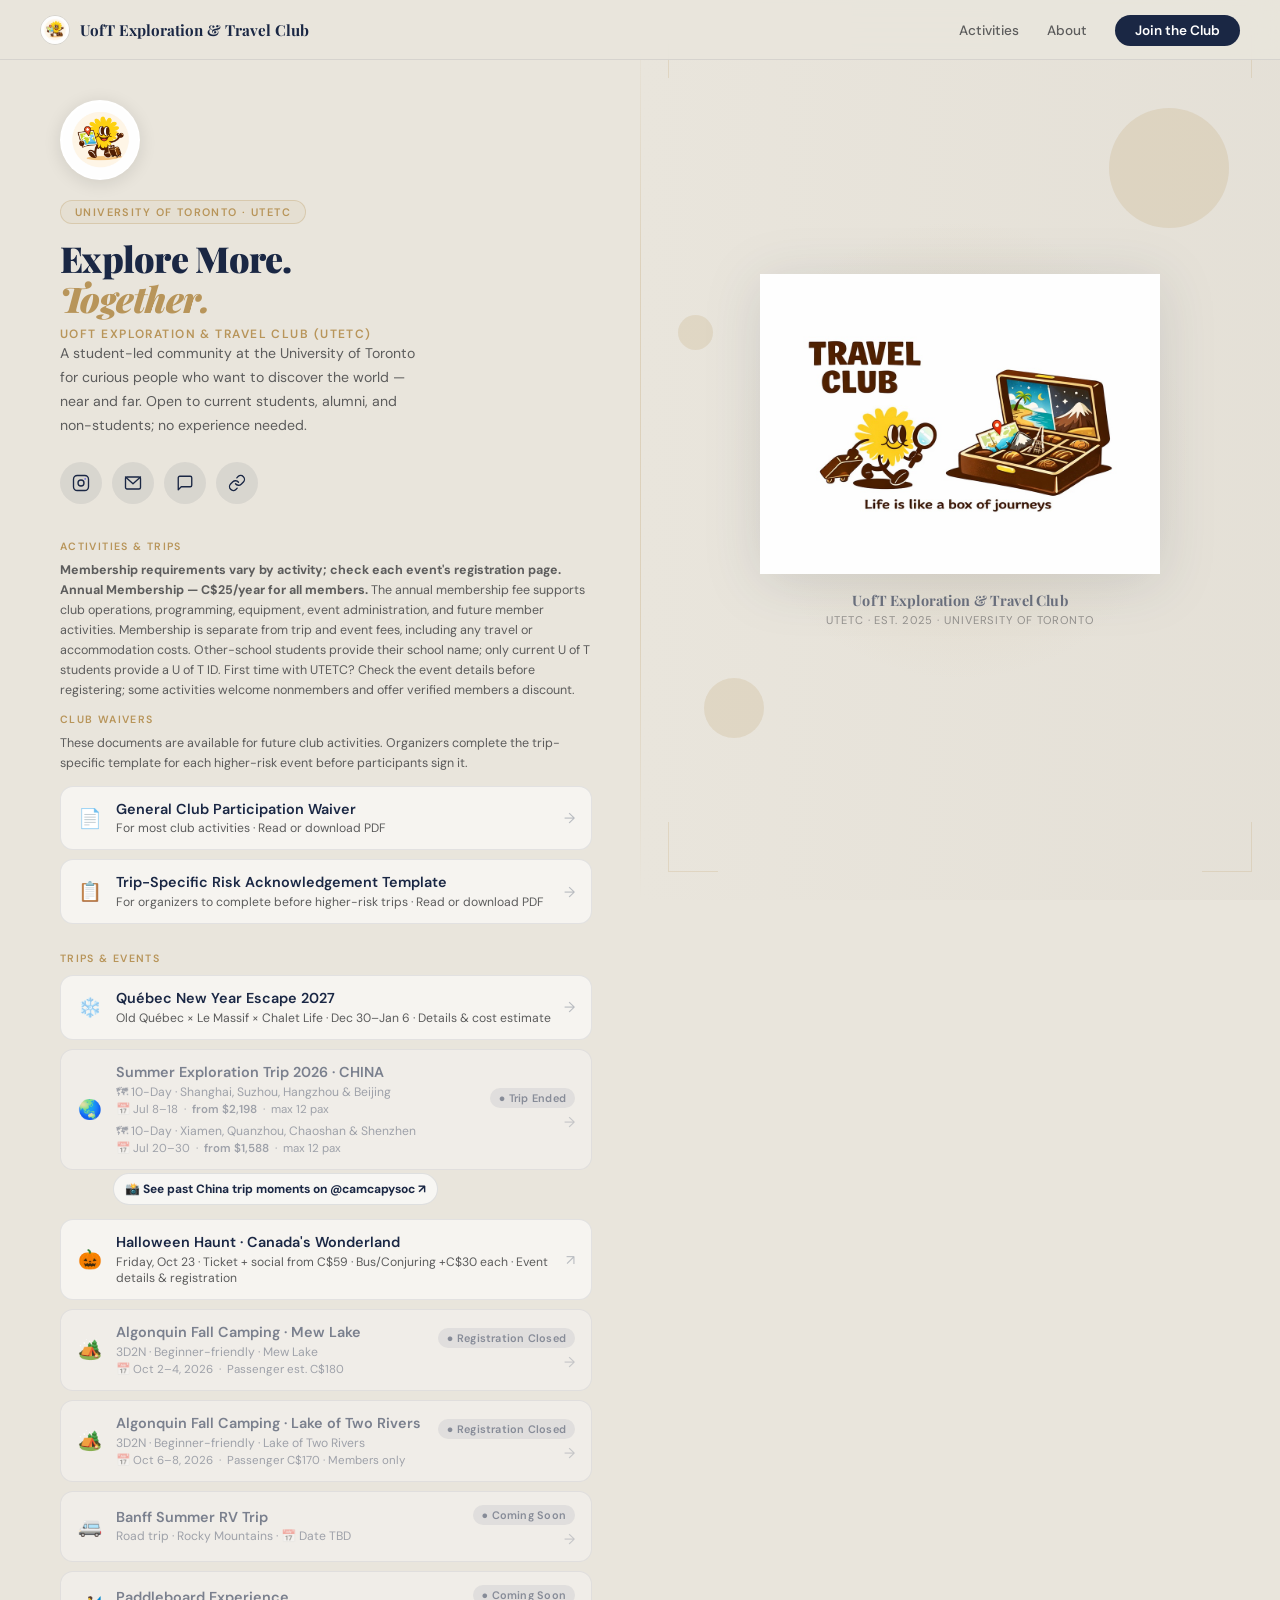
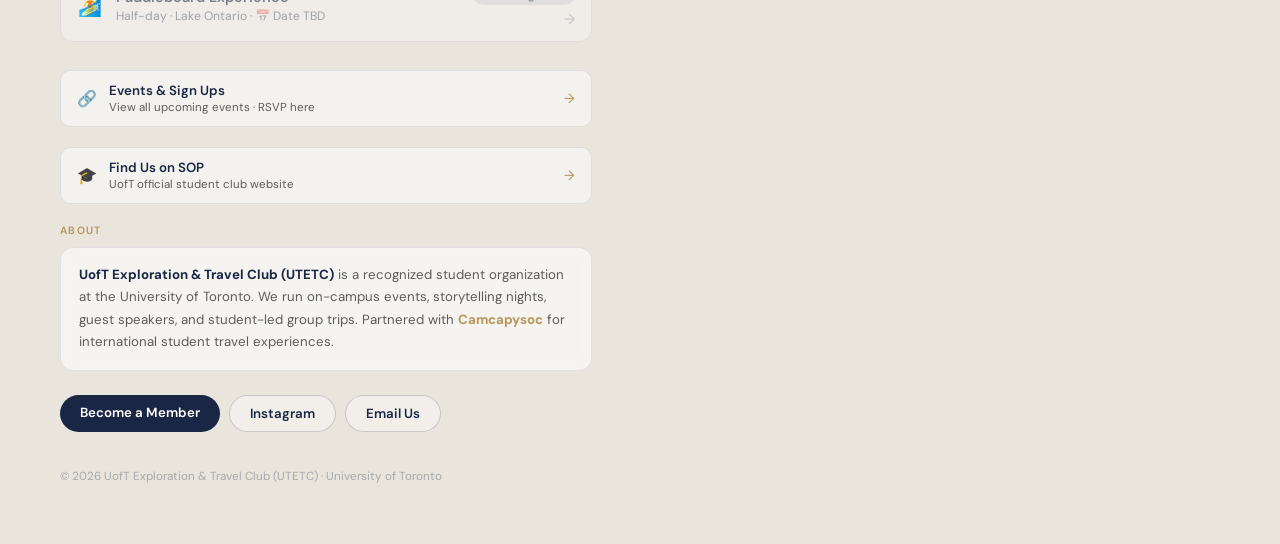
==== commit b2bc6eba: "Launch Québec New Year Escape event and registration" ====
--- a/index.html
+++ b/index.html
@@ -433,6 +433,14 @@
 
       <div class="label">Trips &amp; Events</div>
       <div class="links">
+        <a href="quebec-new-year" class="act">
+          <div class="act-icon">❄️</div>
+          <div class="act-txt">
+            <div class="act-title">Québec New Year Escape 2027</div>
+            <div class="act-sub">Old Québec × Le Massif × Chalet Life · Dec 30–Jan 6 · Details &amp; cost estimate</div>
+          </div>
+          <div class="act-right"><div class="act-arrow">→</div></div>
+        </a>
         <a href="https://www.explorechina.ca/" target="_blank" class="act inactive">
           <div class="act-icon">🌏</div>
           <div class="act-txt">
